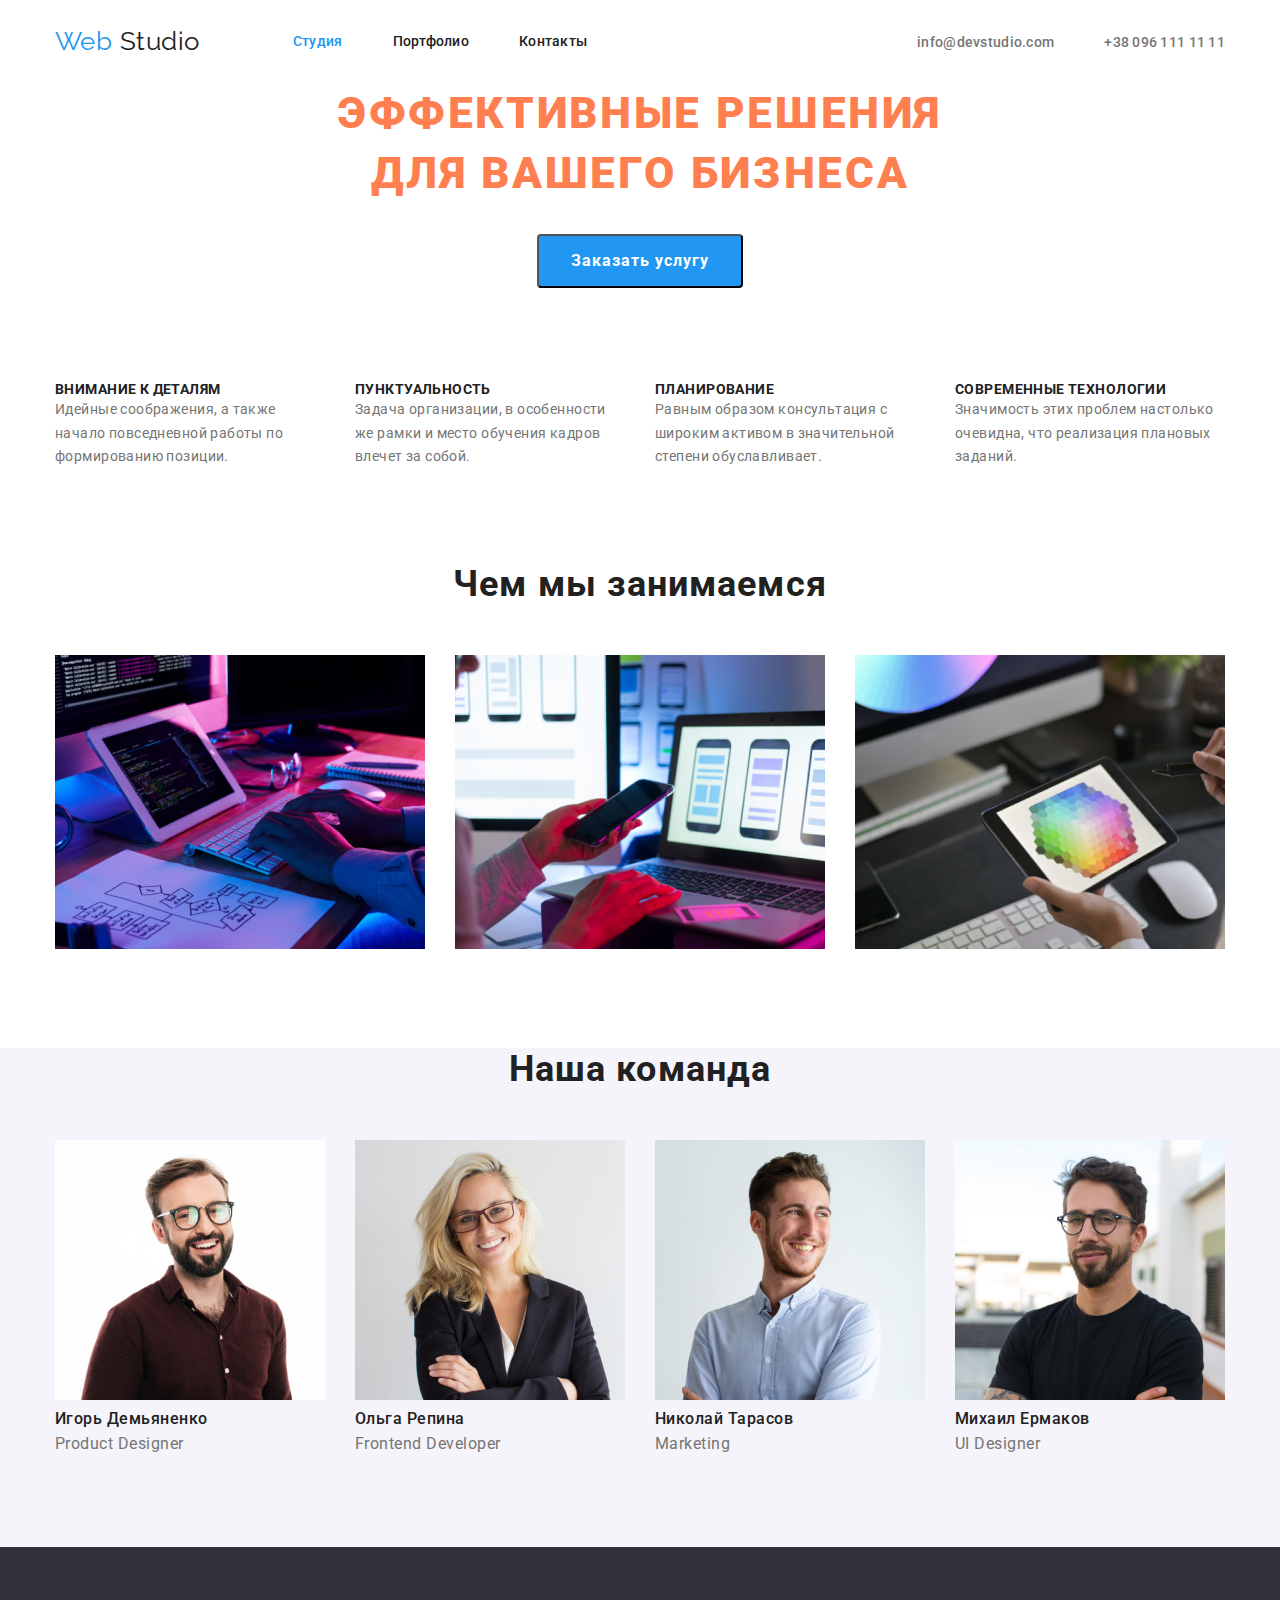
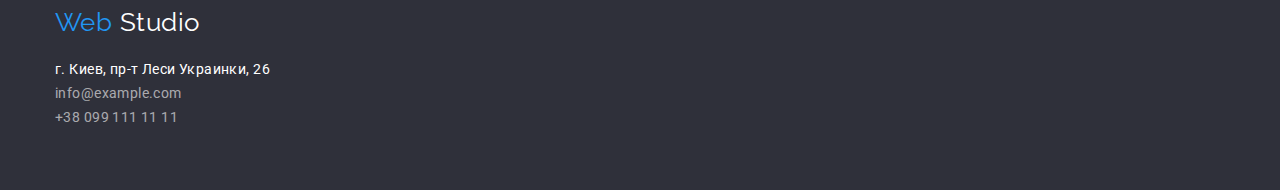
==== index.html @ b0baf5ef "f" ====
<!DOCTYPE html>
<html lang="ru">
  <head>
    <meta charset="UTF-8" />
    <meta name="viewport" content="width=device-width, initial-scale=1.0" />
    <title>Web Studio</title>
    <link
      href="https://fonts.googleapis.com/css2?family=Raleway:wght@700&family=Roboto:wght@400;500;700;900&display=swap"
      rel="stylesheet"
    />
    <link rel="stylesheet" href="./css/normalize.css" />
    <link rel="stylesheet" href="css/styles.css" />
  </head>
  <body class="page">
    <!-- Шапка -->
    <header>
      <div class="main-nav container">
        <nav class="nav-site">
          <a href="./index.html" class="logo link"
            >Web <span class="logo-up">Studio</span></a
          >
          <ul class="site-nav list">
            <li class="item">
              <a href="./index.html" class="site-nav-w link">Студия</a>
            </li>
            <li class="item">
              <a href="./portfolio.html" class="site-nav-bot link">Портфолио</a>
            </li>
            <li class="item">
              <a href="" class="site-nav-bot link">Контакты</a>
            </li>
          </ul>
        </nav>
        <div class="kontakt">
          <address>
            <ul class="kontakt list">
              <li class="item">
                <a href="mailto:info@devstudio.com" class="kontaсt-inf link"
                  >info@devstudio.com</a
                >
              </li>
              <li class="item">
                <a href="tel:+380961111111" class="kontaсt-inf link"
                  >+38 096 111 11 11</a
                >
              </li>
            </ul>
          </address>
        </div>
      </div>
    </header>
    <main>
      <!-- hero -->
      <section>
        <div class="hero container">
          <h1 class="hero-text">
            Эффективные решения <br />
            для вашего бизнеса
          </h1>

          <button type="button" class="button">Заказать услугу</button>
        </div>
      </section>
      <!-- Наши плюс -->
      <section class="eddition container">
        <h2 class="title visually-hidden">Наши переваги</h2>
        <ul class="pros list">
          <li class="item">
            <p class="pros-topic">Внимание к деталям</p>
            <p class="pros-explanation">
              Идейные соображения, а также начало повседневной работы по
              формированию позиции.
            </p>
          </li>
          <li class="item">
            <p class="pros-topic">Пунктуальность</p>
            <p class="pros-explanation">
              Задача организации, в особенности же рамки и место обучения кадров
              влечет за собой.
            </p>
          </li>
          <li class="item">
            <p class="pros-topic">Планирование</p>
            <p class="pros-explanation">
              Равным образом консультация с широким активом в значительной
              степени обуславливает.
            </p>
          </li>
          <li class="item">
            <p class="pros-topic">Современные технологии</p>
            <p class="pros-explanation">
              Значимость этих проблем настолько очевидна, что реализация
              плановых заданий.
            </p>
          </li>
        </ul>
      </section>
      <!-- Чем мы занимаемся -->
      <section class="ex-work container">
        <h2 class="examples-work title">Чем мы занимаемся</h2>
        <ul class="examples list">
          <li class="item">
            <img
              src="./image/work/work1.jpg"
              alt="Фото роботи з програмою"
              width="370"
              height="294"
            />
          </li>
          <li class="item">
            <img
              src="./image/work/work2.jpg"
              alt="Фото роботи з програмою"
              width="370"
              height="294"
            />
          </li>
          <li class="item">
            <img
              src="./image/work/work4.jpg"
              alt="Фото роботи з програмою"
              width="370"
              height="294"
            />
          </li>
        </ul>
      </section>
      <!-- Наша команда -->
      <section class="teambg">
        <div class="container">
          <h2 class="title">Наша команда</h2>
          <ul class="team list">
            <li class="item">
              <img
                src="./image/team/igor.jpg"
                alt="Фото Игорь Демьяненко"
                width="270"
                height="260"
              />
              <h3 class="team-name">Игорь Демьяненко</h3>
              <p lang="en" class="team-position">Product Designer</p>
            </li>
            <li class="item">
              <img
                src="./image/team/olga.jpg"
                alt="Фото Ольга Репина"
                width="270"
                height="260"
              />
              <h3 class="team-name">Ольга Репина</h3>
              <p lang="en" class="team-position">Frontend Developer</p>
            </li>
            <li class="item">
              <img
                src="./image/team/nikolya.jpg"
                alt="Фото Николай Тарасов"
                width="270"
                height="260"
              />
              <h3 class="team-name">Николай Тарасов</h3>
              <p lang="en" class="team-position">Marketing</p>
            </li>
            <li class="item">
              <img
                src="./image/team/miha.jpg"
                alt="Фото  Михаил Ермаков"
                width="270"
                height="260"
              />
              <h3 class="team-name">Михаил Ермаков</h3>
              <p lang="en" class="team-position">UI Designer</p>
            </li>
          </ul>
        </div>
      </section>
    </main>
    <!-- Подвал -->
    <footer>
      <section class="footer">
        <div class="container">
          <h2 class="title visually-hidden">Подвал</h2>
          <div>
            <div class="footer-logo">
              <a href="./index.html" class="logo link"
                >Web <span class="logo-d">Studio</span>
              </a>
            </div>
            <address>
              <ul class="address list">
                <li class="item">
                  <a
                    target="blank"
                    href="https://www.google.com.ua/maps/search/%D0%B3.+%D0%9A%D0%B8%D0%B5%D0%B2,+%D0%BF%D1%80-%D1%82+%D0%9B%D0%B5%D1%81%D0%B8+%D0%A3%D0%BA%D1%80%D0%B0%D0%B8%D0%BD%D0%BA%D0%B8,+26/@50.4728094,30.41841,12z/data=!3m1!4b1?hl=ru"
                    class="address-ul link"
                    >г. Киев, пр-т Леси Украинки, 26</a
                  >
                </li>
                <li class="item">
                  <a href="mailto:info@example.com" class="address-kont link"
                    >info@example.com</a
                  >
                </li>
                <li class="item">
                  <a href="tel:+38099111111" class="address-kont link"
                    >+38 099 111 11 11</a
                  >
                </li>
              </ul>
            </address>
          </div>
          <div></div>
        </div>
      </section>
    </footer>
  </body>
</html>
---- css/styles.css ----
:root {
  --primari-text-color: #757575;
  --title-text-color: #2196f3;
  --accent-color: #212121;
  --primary-beg-color: #ffffff;
  --primary-begf-color: #2f303a;
  --primary-begf-team: #f5f4fa;
  --font-famali: Roboto, sans-serif;
  --font-famali-logo: Raleway, sans-serif;
}
body {
  color: var(--accent-color);
  background-color: var(--primary-beg-color);
  font-family: var(--font-famali);
  letter-spacing: 0.03em;
}
* {
  box-sizing: border-box;
}
*,
*::before,
*::after {
  box-sizing: inherit;
  margin: 0;
  padding: 0;
  /* outline: 1px solid red; */
}
.link {
  text-decoration: none;
}
.list {
  list-style: none;
  padding: 0;
  margin: 0;
}
button {
  cursor: pointer;
}
.visually-hidden {
  position: absolute !important;
  clip: rect(1px 1px 1px 1px); /* IE6, IE7 */
  clip: rect(1px, 1px, 1px, 1px);
  padding: 0 !important;
  border: 0 !important;
  height: 1px !important;
  width: 1px !important;
  overflow: hidden;
}
.container {
  width: 1170px;
  padding-left: 15px;
  padding-right: 15px;
  margin: 0 auto;
  border: coral 15px;
}

/* ====header==== */
.main-nav {
  display: flex;
  align-items: center;
}
.nav-site {
  display: flex;
  align-items: center;
}
.logo {
  color: var(--title-text-color);
  font-family: var(--font-famali-logo);
  font-size: 26px;
  line-height: 1.19;
}
.logo-up {
  color: var(--accent-color);
}
.site-nav-bot {
  display: block;
  padding-top: 32px;
  padding-bottom: 32px;

  font-weight: 500;
  font-size: 14px;
  line-height: 1.42;
  letter-spacing: 0.02em;
  color: var(--accent-color);
}
.site-nav-bot:hover,
.site-nav-bot:focus {
  color: var(--title-text-color);
}
.kontaсt-inf {
  font-style: normal;
  font-weight: 500;
  font-size: 14px;
  line-height: 1.14;
  letter-spacing: 0.02em;
  color: var(--primari-text-color);
}
.kontakt .item {
  padding-top: 32px;
  padding-bottom: 32px;
}
.kontakt .item + .item {
  margin-left: 50px;
}
.kontakt {
  display: flex;
  margin-left: auto;
}
.site-nav-w {
  display: block;
  padding-top: 32px;
  padding-bottom: 32px;

  font-weight: 500;
  font-size: 14px;
  line-height: 1.42;
  letter-spacing: 0.02em;
  color: var(--title-text-color);
}
.kontaсt-inf:hover,
.kontaсt-inf:focus {
  color: var(--title-text-color);
}
.site-nav {
  display: flex;
  margin-left: 93px;
}
.site-nav .item:not(:last-child) {
  margin-right: 50px;
}

/* ====end header==== */
/* ====hero==== */
.hero {
  text-align: center;
  /* padding-top: 200px;
  padding-left: 452px; */
}
.hero-text {
  font-weight: 900;
  font-size: 44px;
  line-height: 1.36;
  text-align: center;
  letter-spacing: 0.06em;
  color: coral;
  text-transform: uppercase;
}
.button {
  margin-top: 30px;
  color: var(--primary-beg-color);
  background-color: var(--title-text-color);
  font-family: var(--font-famali);
  font-weight: 700;
  font-size: 16px;
  line-height: 1.88;
  align-items: center;
  text-align: center;
  letter-spacing: 0.06em;
  border-radius: 4px;
  padding: 10px 32px;
  display: inline-block;
}

/* ====end hero==== */
/* ====our pros==== */
.pros-topic {
  font-weight: 700;
  font-size: 14px;
  line-height: 1.14;
  letter-spacing: 0.03em;
  color: var(--accent-color);
  text-transform: uppercase;
}
.pros-explanation {
  font-size: 14px;
  line-height: 1.71;
  letter-spacing: 0.03em;
  color: var(--primari-text-color);
}
.pros {
  display: flex;
}

.pros .item {
  width: 270px;
  margin-right: 30px;
}
.pros .item:nth-child(4) {
  margin-right: 0;
}
.pros .item:nth-last-child(-n + 4) {
  margin-bottom: 0px;
}
.eddition {
  padding-top: 94px;
  padding-bottom: 94px;
}
/* ====end our pros==== */
/* ====examples of works==== */
.title {
  font-weight: 700;
  font-size: 36px;
  line-height: 42px;
  text-align: center;
  letter-spacing: 0.03em;
  color: var(--accent-color);
}

.examples {
  display: flex;
}
.examples .item {
  width: calc((100%-60) / 3);
  margin-right: 30px;
}
.examples .item:nth-child(3) {
  margin-right: 0;
}
.examples .item:nth-last-child(-n + 3) {
  margin-bottom: 0px;
}
.examples-work {
  padding-bottom: 50px;
}
.ex-work {
  margin-bottom: 94px;
}
/* ====end examples of works==== */
/* ====team==== */
.team-name {
  font-weight: 500;
  font-size: 16px;
  line-height: 1.88;
  letter-spacing: 0.03em;
  color: var(--accent-color);
}
.team-position {
  font-weight: 400;
  font-size: 16px;
  line-height: 1.19;
  letter-spacing: 0.03em;

  color: var(--primari-text-color);
}
.teambg {
  background-color: var(--primary-begf-team);
}
.team {
  display: flex;
}
.team .item {
  width: calc((100%-90) / 4);
  margin-right: 30px;
}
.team .item:nth-child(4) {
  margin-right: 0;
}
.team .item:nth-last-child(-n + 4) {
  margin-bottom: 0px;
}
.team {
  padding-top: 50px;
}
.teambg {
  padding-bottom: 94px;
}

/* ====end team==== */

/* ====foother==== */
.footer {
  background-color: var(--primary-begf-color);
  padding-bottom: 60px;
  padding-top: 60px;
}
.logo-d {
  color: var(--primary-beg-color);
}
.address-ul {
  font-style: normal;
  font-weight: 400;
  font-size: 14px;
  line-height: 1.71;
  letter-spacing: 0.03em;
  color: var(--primary-beg-color);
}
.address-kont {
  font-style: normal;
  font-weight: 400;
  font-size: 14px;
  line-height: 1.71;
  letter-spacing: 0.03em;
  color: rgba(255, 255, 255, 0.6);
}
.address-kont:hover,
.address-kont:focus {
  color: var(--title-text-color);
}
.address-ul:hover,
.address-ul:focus {
  color: var(--title-text-color);
}
.footer-logo {
  display: flex;
  margin-bottom: 20px;
}
.address .item {
  display: flex;
}
.address .item {
  margin-bottom: 9px;
}
.address .item:nth-last-child(-n + 3) {
  margin-bottom: 0px;
}

/* ====end foother==== */
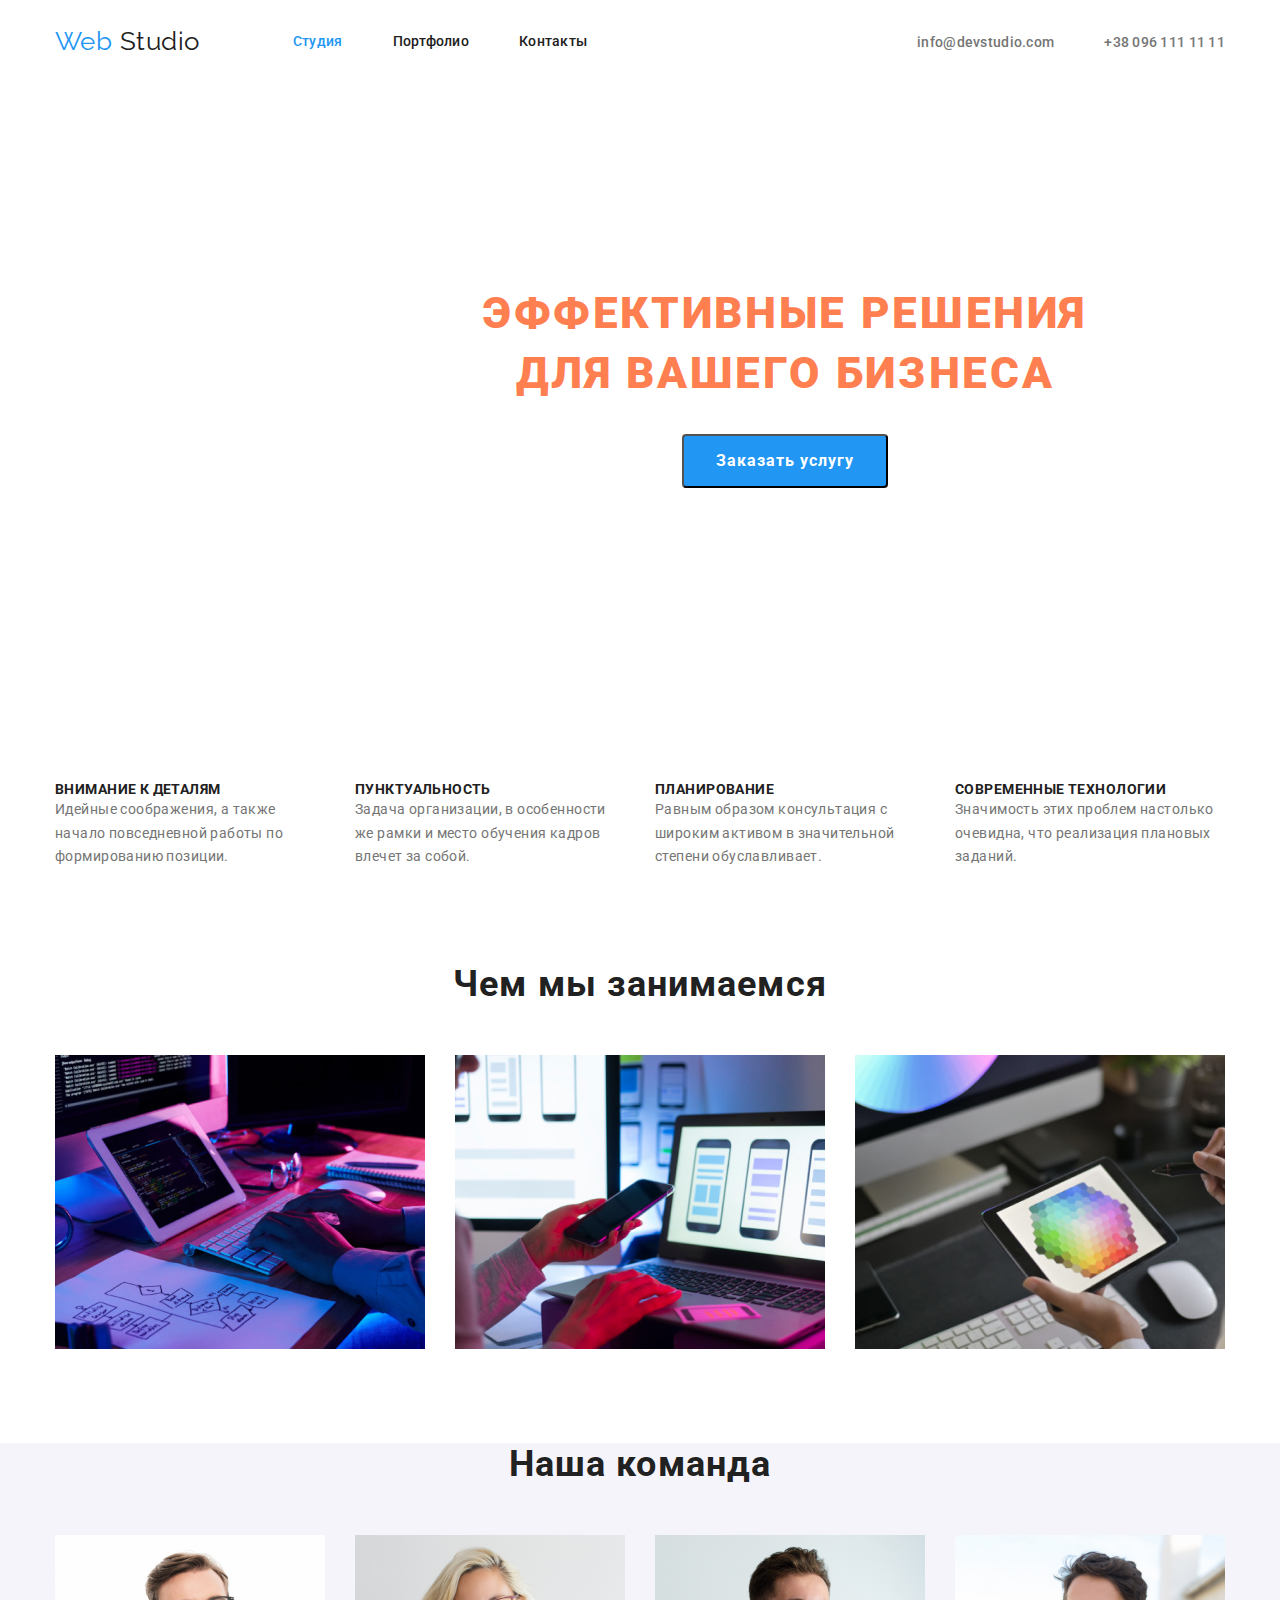
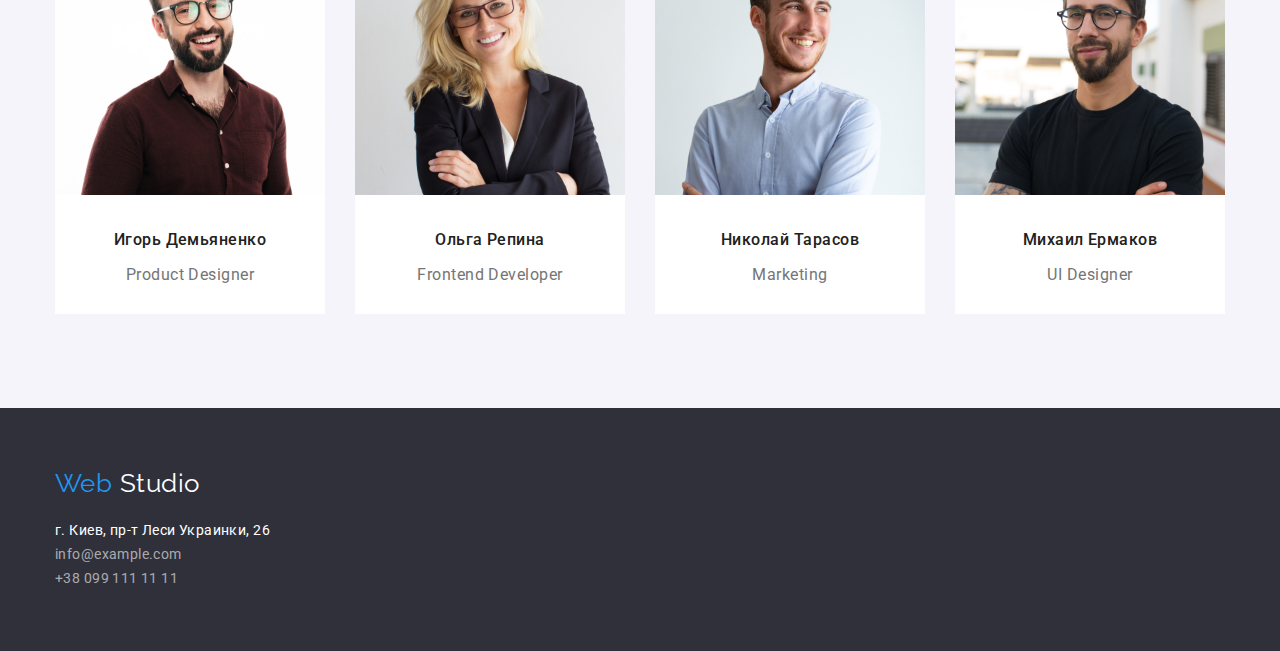
==== commit 877b2832: "finish" ====
--- a/index.html
+++ b/index.html
@@ -137,8 +137,10 @@
                 width="270"
                 height="260"
               />
-              <h3 class="team-name">Игорь Демьяненко</h3>
-              <p lang="en" class="team-position">Product Designer</p>
+              <div class="team-frame">
+                <h3 class="team-name">Игорь Демьяненко</h3>
+                <p lang="en" class="team-position">Product Designer</p>
+              </div>
             </li>
             <li class="item">
               <img
@@ -147,8 +149,10 @@
                 width="270"
                 height="260"
               />
-              <h3 class="team-name">Ольга Репина</h3>
-              <p lang="en" class="team-position">Frontend Developer</p>
+              <div class="team-frame">
+                <h3 class="team-name">Ольга Репина</h3>
+                <p lang="en" class="team-position">Frontend Developer</p>
+              </div>
             </li>
             <li class="item">
               <img
@@ -157,8 +161,10 @@
                 width="270"
                 height="260"
               />
-              <h3 class="team-name">Николай Тарасов</h3>
-              <p lang="en" class="team-position">Marketing</p>
+              <div class="team-frame">
+                <h3 class="team-name">Николай Тарасов</h3>
+                <p lang="en" class="team-position">Marketing</p>
+              </div>
             </li>
             <li class="item">
               <img
@@ -167,8 +173,10 @@
                 width="270"
                 height="260"
               />
-              <h3 class="team-name">Михаил Ермаков</h3>
-              <p lang="en" class="team-position">UI Designer</p>
+              <div class="team-frame">
+                <h3 class="team-name">Михаил Ермаков</h3>
+                <p lang="en" class="team-position">UI Designer</p>
+              </div>
             </li>
           </ul>
         </div>
--- a/css/styles.css
+++ b/css/styles.css
@@ -53,7 +53,9 @@
   margin: 0 auto;
   border: coral 15px;
 }
-
+img {
+  display: block;
+}
 /* ====header==== */
 .main-nav {
   display: flex;
@@ -133,8 +135,9 @@
 /* ====hero==== */
 .hero {
   text-align: center;
-  /* padding-top: 200px;
-  padding-left: 452px; */
+  /* margin-bottom: 200px;
+  padding-top: 200px; */
+  padding: 200px;
 }
 .hero-text {
   font-weight: 900;
@@ -144,9 +147,9 @@
   letter-spacing: 0.06em;
   color: coral;
   text-transform: uppercase;
+  margin-bottom: 30px;
 }
 .button {
-  margin-top: 30px;
   color: var(--primary-beg-color);
   background-color: var(--title-text-color);
   font-family: var(--font-famali);
@@ -195,6 +198,10 @@
   padding-top: 94px;
   padding-bottom: 94px;
 }
+/* .eddition {
+  padding: 0px;
+} */
+
 /* ====end our pros==== */
 /* ====examples of works==== */
 .title {
@@ -228,6 +235,8 @@
 /* ====end examples of works==== */
 /* ====team==== */
 .team-name {
+  padding-bottom: 10px;
+
   font-weight: 500;
   font-size: 16px;
   line-height: 1.88;
@@ -263,6 +272,12 @@
 }
 .teambg {
   padding-bottom: 94px;
+}
+.team-frame {
+  border: 0px 1px 1px 1px solid #eeeeee;
+  background-color: var(--primary-beg-color);
+  padding: 30px;
+  text-align: center;
 }
 
 /* ====end team==== */
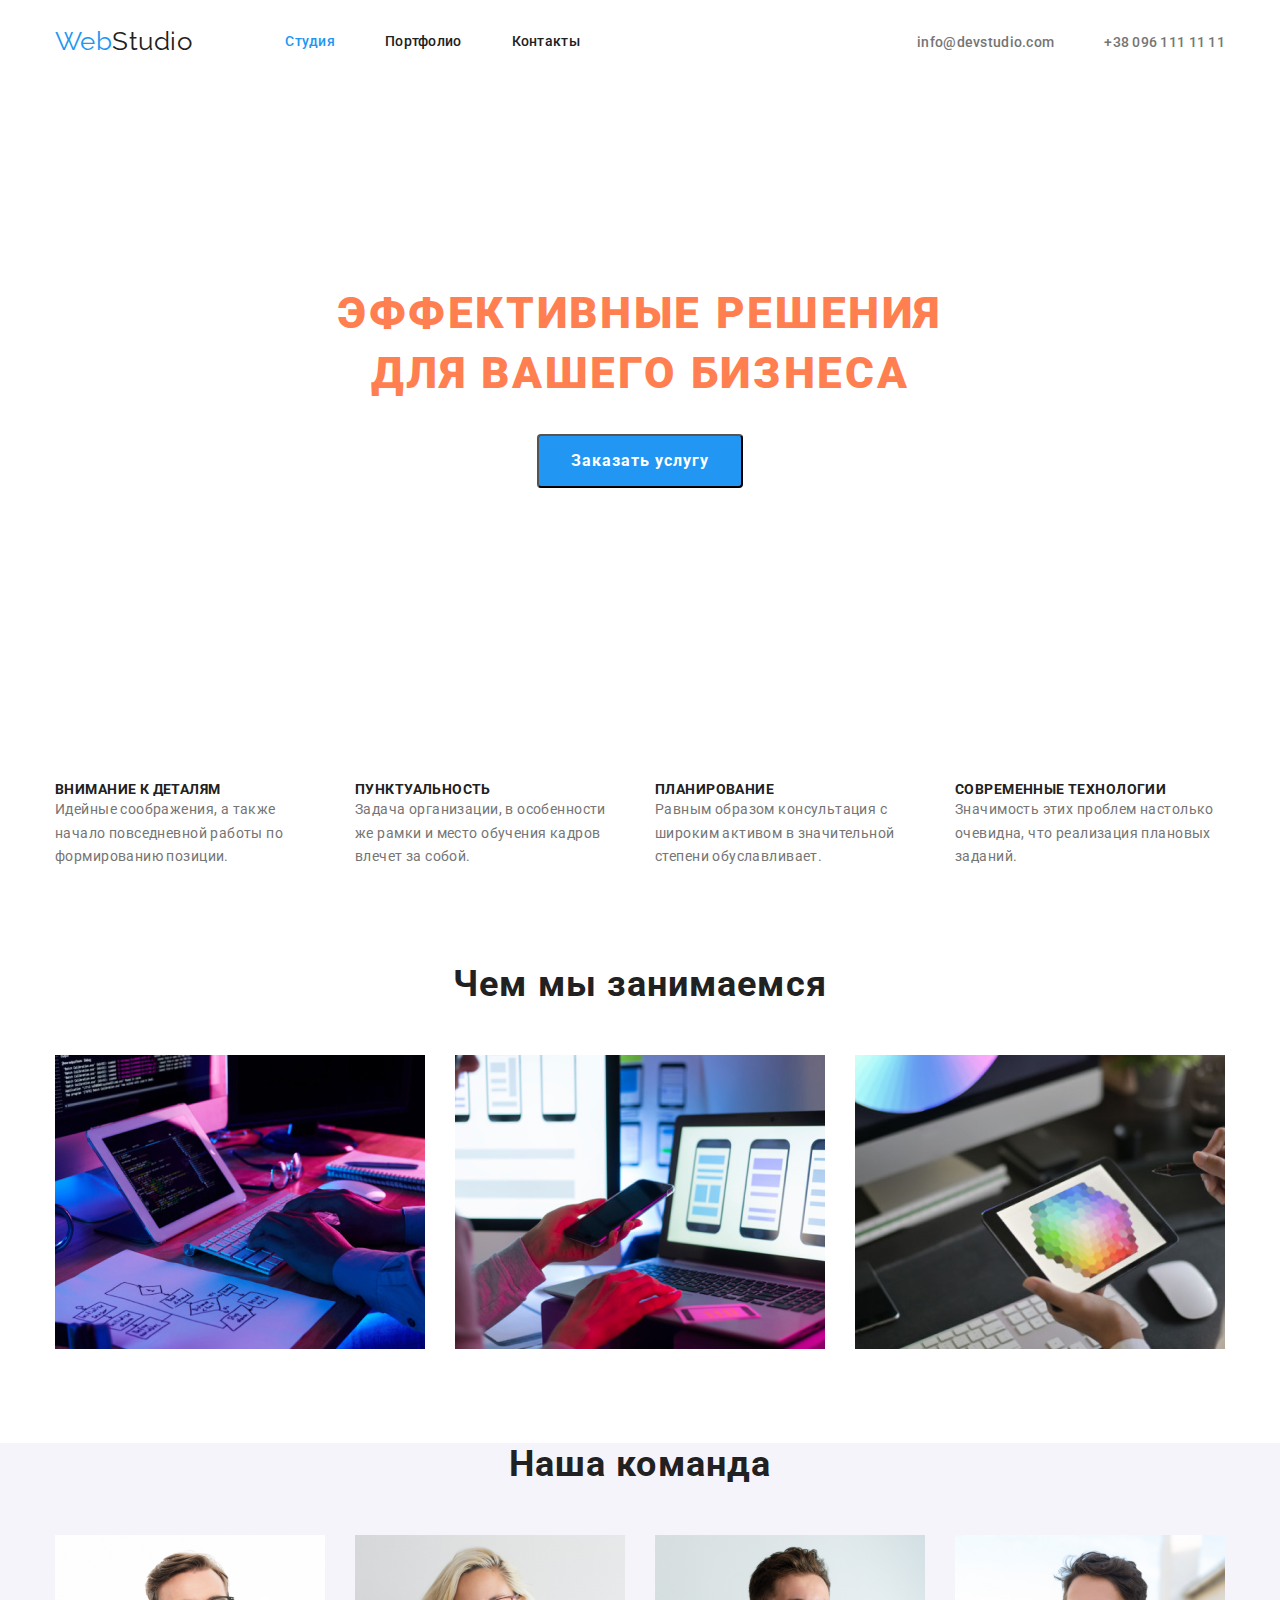
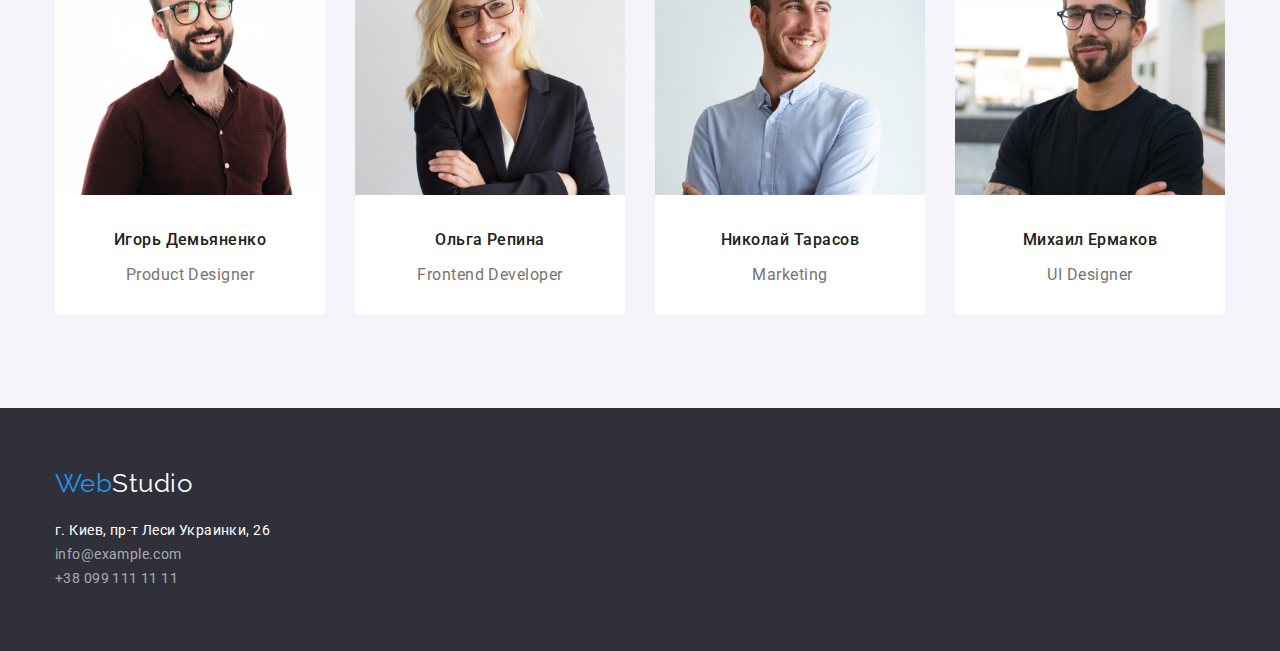
==== commit 7725c01e: "fin" ====
--- a/index.html
+++ b/index.html
@@ -17,7 +17,7 @@
       <div class="main-nav container">
         <nav class="nav-site">
           <a href="./index.html" class="logo link"
-            >Web <span class="logo-up">Studio</span></a
+            >Web<span class="logo-up">Studio</span></a
           >
           <ul class="site-nav list">
             <li class="item">
@@ -190,7 +190,7 @@
           <div>
             <div class="footer-logo">
               <a href="./index.html" class="logo link"
-                >Web <span class="logo-d">Studio</span>
+                >Web<span class="logo-d">Studio</span>
               </a>
             </div>
             <address>
--- a/css/styles.css
+++ b/css/styles.css
@@ -48,8 +48,8 @@
 }
 .container {
   width: 1170px;
-  padding-left: 15px;
-  padding-right: 15px;
+  padding-left: 30px;
+  padding-right: 30px;
   margin: 0 auto;
   border: coral 15px;
 }
@@ -137,7 +137,7 @@
   text-align: center;
   /* margin-bottom: 200px;
   padding-top: 200px; */
-  padding: 200px;
+  padding: 200px 0px;
 }
 .hero-text {
   font-weight: 900;
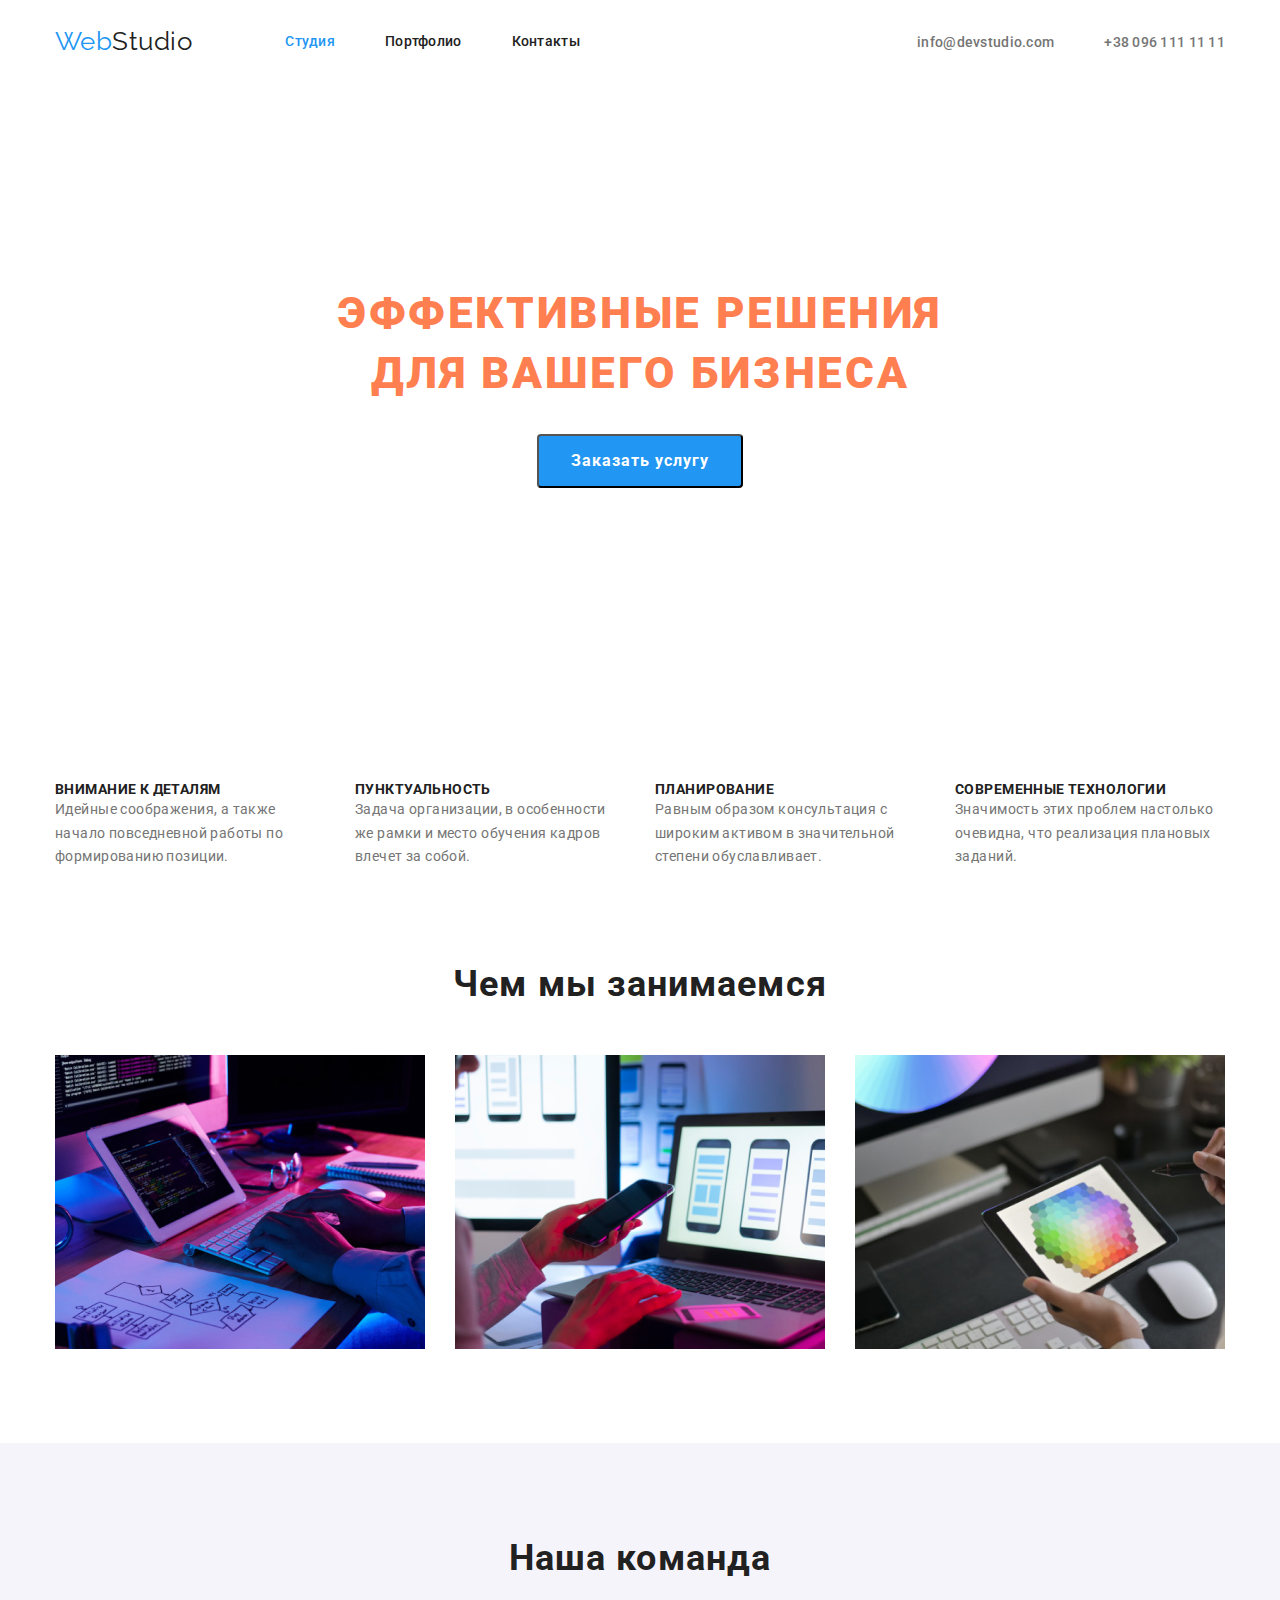
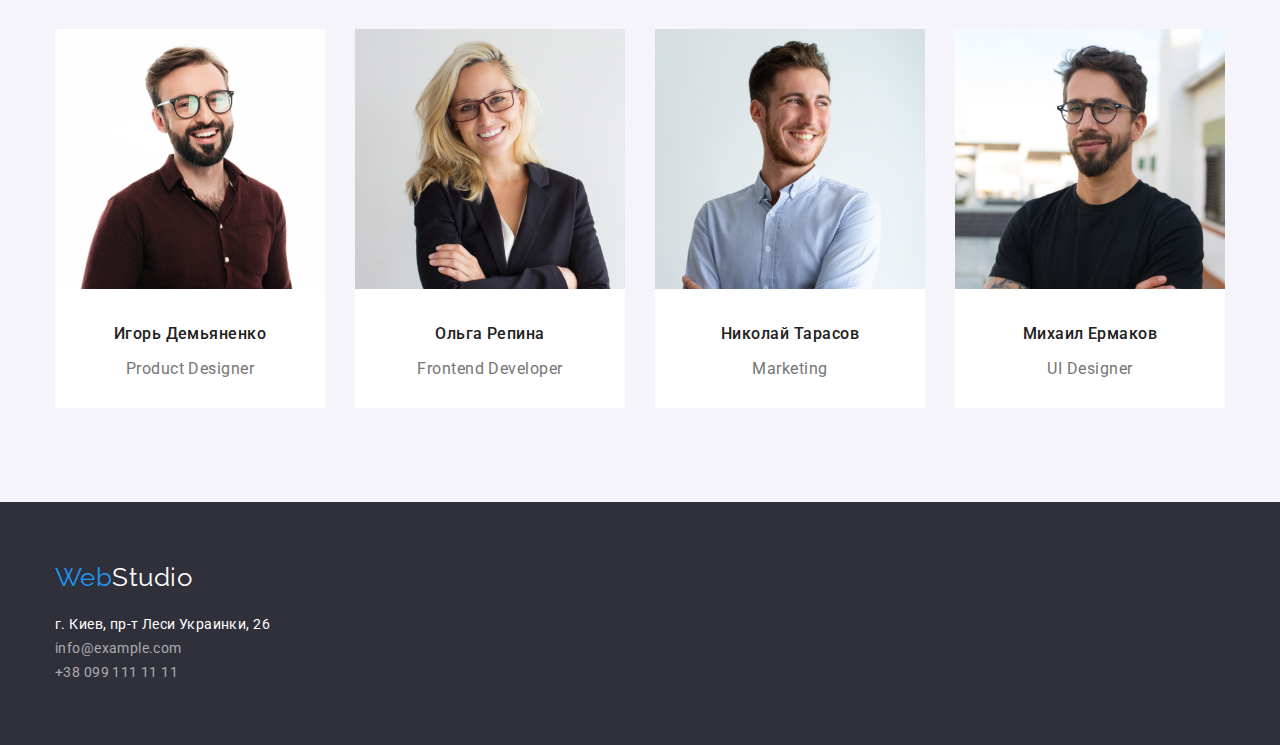
==== commit 38b3e6eb: "f" ====
--- a/index.html
+++ b/index.html
@@ -53,10 +53,7 @@
       <!-- hero -->
       <section>
         <div class="hero container">
-          <h1 class="hero-text">
-            Эффективные решения <br />
-            для вашего бизнеса
-          </h1>
+          <h1 class="hero-text">Эффективные решения для вашего бизнеса</h1>
 
           <button type="button" class="button">Заказать услугу</button>
         </div>
@@ -187,7 +184,7 @@
       <section class="footer">
         <div class="container">
           <h2 class="title visually-hidden">Подвал</h2>
-          <div>
+          <div class="footer-1">
             <div class="footer-logo">
               <a href="./index.html" class="logo link"
                 >Web<span class="logo-d">Studio</span>
--- a/css/styles.css
+++ b/css/styles.css
@@ -138,6 +138,7 @@
   /* margin-bottom: 200px;
   padding-top: 200px; */
   padding: 200px 0px;
+  width: 700px;
 }
 .hero-text {
   font-weight: 900;
@@ -253,6 +254,7 @@
 }
 .teambg {
   background-color: var(--primary-begf-team);
+  padding: 94px 0;
 }
 .team {
   display: flex;
@@ -328,5 +330,8 @@
 .address .item:nth-last-child(-n + 3) {
   margin-bottom: 0px;
 }
+.footer-1 {
+  width: 270px;
+}
 
 /* ====end foother==== */
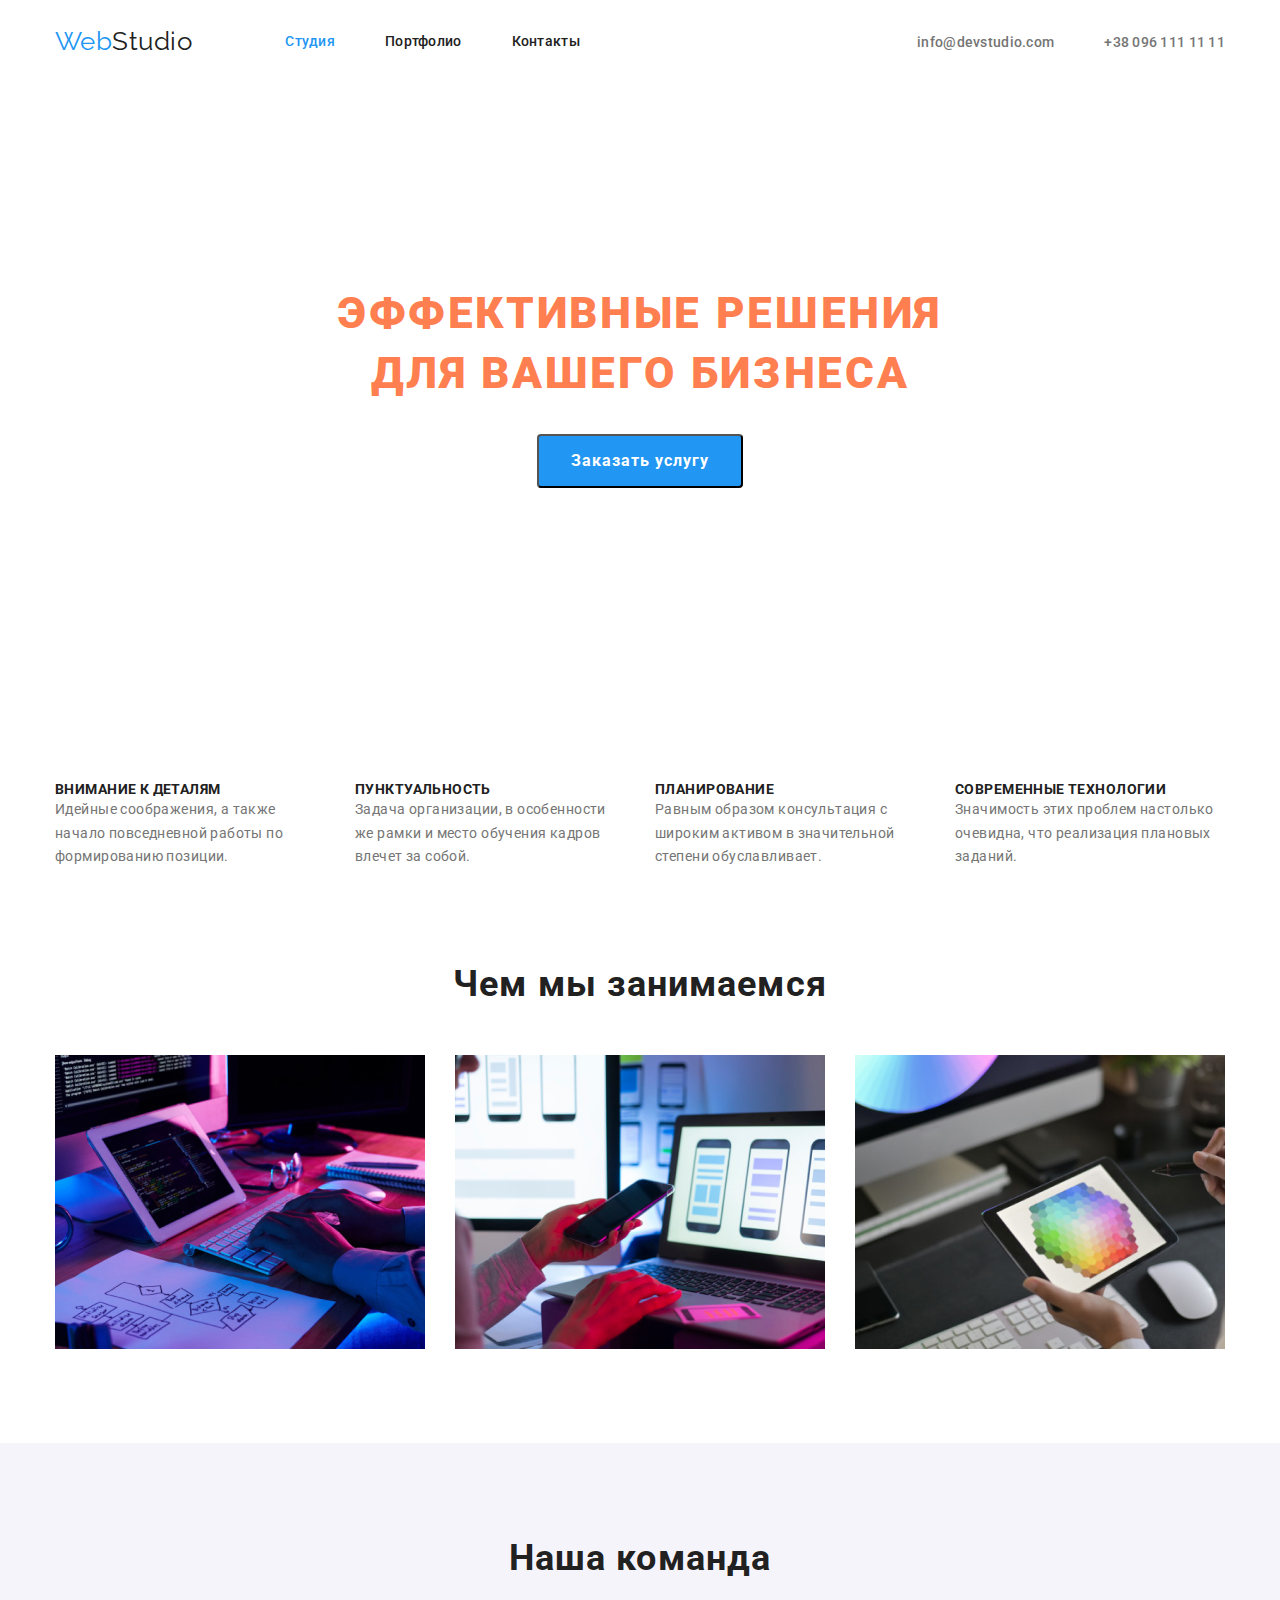
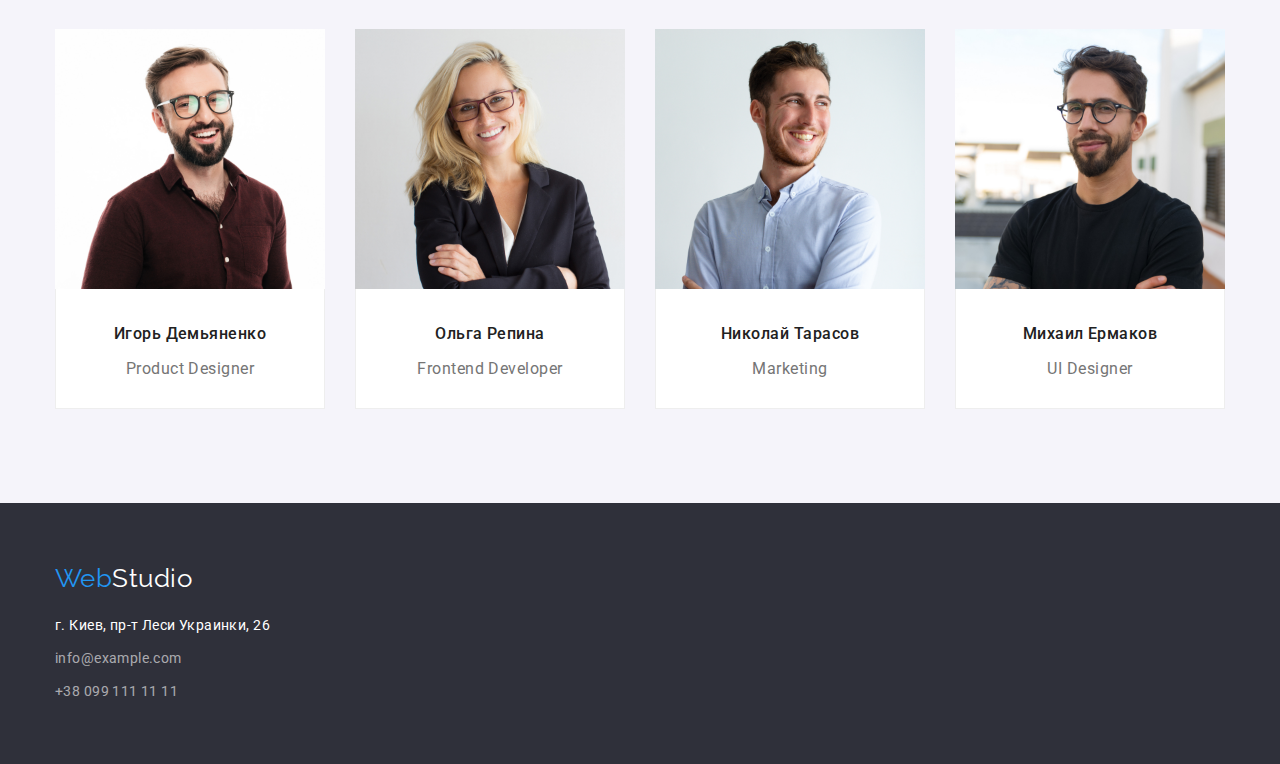
==== commit 263b46e6: "finish" ====
--- a/index.html
+++ b/index.html
@@ -180,42 +180,40 @@
       </section>
     </main>
     <!-- Подвал -->
-    <footer>
-      <section class="footer">
-        <div class="container">
-          <h2 class="title visually-hidden">Подвал</h2>
-          <div class="footer-1">
-            <div class="footer-logo">
-              <a href="./index.html" class="logo link"
-                >Web<span class="logo-d">Studio</span>
-              </a>
-            </div>
-            <address>
-              <ul class="address list">
-                <li class="item">
-                  <a
-                    target="blank"
-                    href="https://www.google.com.ua/maps/search/%D0%B3.+%D0%9A%D0%B8%D0%B5%D0%B2,+%D0%BF%D1%80-%D1%82+%D0%9B%D0%B5%D1%81%D0%B8+%D0%A3%D0%BA%D1%80%D0%B0%D0%B8%D0%BD%D0%BA%D0%B8,+26/@50.4728094,30.41841,12z/data=!3m1!4b1?hl=ru"
-                    class="address-ul link"
-                    >г. Киев, пр-т Леси Украинки, 26</a
-                  >
-                </li>
-                <li class="item">
-                  <a href="mailto:info@example.com" class="address-kont link"
-                    >info@example.com</a
-                  >
-                </li>
-                <li class="item">
-                  <a href="tel:+38099111111" class="address-kont link"
-                    >+38 099 111 11 11</a
-                  >
-                </li>
-              </ul>
-            </address>
+    <footer class="footer">
+      <div class="container">
+        <h2 class="title visually-hidden">Подвал</h2>
+        <div class="footer-1">
+          <div class="footer-logo">
+            <a href="./index.html" class="logo link"
+              >Web<span class="logo-d">Studio</span>
+            </a>
           </div>
-          <div></div>
-        </div>
-      </section>
+          <address>
+            <ul class="address list">
+              <li class="item">
+                <a
+                  target="blank"
+                  href="https://www.google.com.ua/maps/search/%D0%B3.+%D0%9A%D0%B8%D0%B5%D0%B2,+%D0%BF%D1%80-%D1%82+%D0%9B%D0%B5%D1%81%D0%B8+%D0%A3%D0%BA%D1%80%D0%B0%D0%B8%D0%BD%D0%BA%D0%B8,+26/@50.4728094,30.41841,12z/data=!3m1!4b1?hl=ru"
+                  class="address-ul link"
+                  >г. Киев, пр-т Леси Украинки, 26</a
+                >
+              </li>
+              <li class="item">
+                <a href="mailto:info@example.com" class="address-kont link"
+                  >info@example.com</a
+                >
+              </li>
+              <li class="item">
+                <a href="tel:+38099111111" class="address-kont link"
+                  >+38 099 111 11 11</a
+                >
+              </li>
+            </ul>
+          </address>
+        </div>
+        <div></div>
+      </div>
     </footer>
   </body>
 </html>
--- a/css/styles.css
+++ b/css/styles.css
@@ -14,7 +14,7 @@
   font-family: var(--font-famali);
   letter-spacing: 0.03em;
 }
-* {
+html {
   box-sizing: border-box;
 }
 *,
@@ -47,11 +47,10 @@
   overflow: hidden;
 }
 .container {
-  width: 1170px;
-  padding-left: 30px;
-  padding-right: 30px;
+  width: 1200px;
+  padding-left: 15px;
+  padding-right: 15px;
   margin: 0 auto;
-  border: coral 15px;
 }
 img {
   display: block;
@@ -218,7 +217,7 @@
   display: flex;
 }
 .examples .item {
-  width: calc((100%-60) / 3);
+  width: calc((100% - 60px) / 3);
   margin-right: 30px;
 }
 .examples .item:nth-child(3) {
@@ -260,7 +259,7 @@
   display: flex;
 }
 .team .item {
-  width: calc((100%-90) / 4);
+  width: calc((100% - 90px) / 4);
   margin-right: 30px;
 }
 .team .item:nth-child(4) {
@@ -276,7 +275,9 @@
   padding-bottom: 94px;
 }
 .team-frame {
-  border: 0px 1px 1px 1px solid #eeeeee;
+  border-right: 1px solid #eeeeee;
+  border-bottom: 1px solid #eeeeee;
+  border-left: 1px solid #eeeeee;
   background-color: var(--primary-beg-color);
   padding: 30px;
   text-align: center;
@@ -327,9 +328,10 @@
 .address .item {
   margin-bottom: 9px;
 }
-.address .item:nth-last-child(-n + 3) {
+.address .item:nth-last-child(-n + 1) {
   margin-bottom: 0px;
 }
+
 .footer-1 {
   width: 270px;
 }
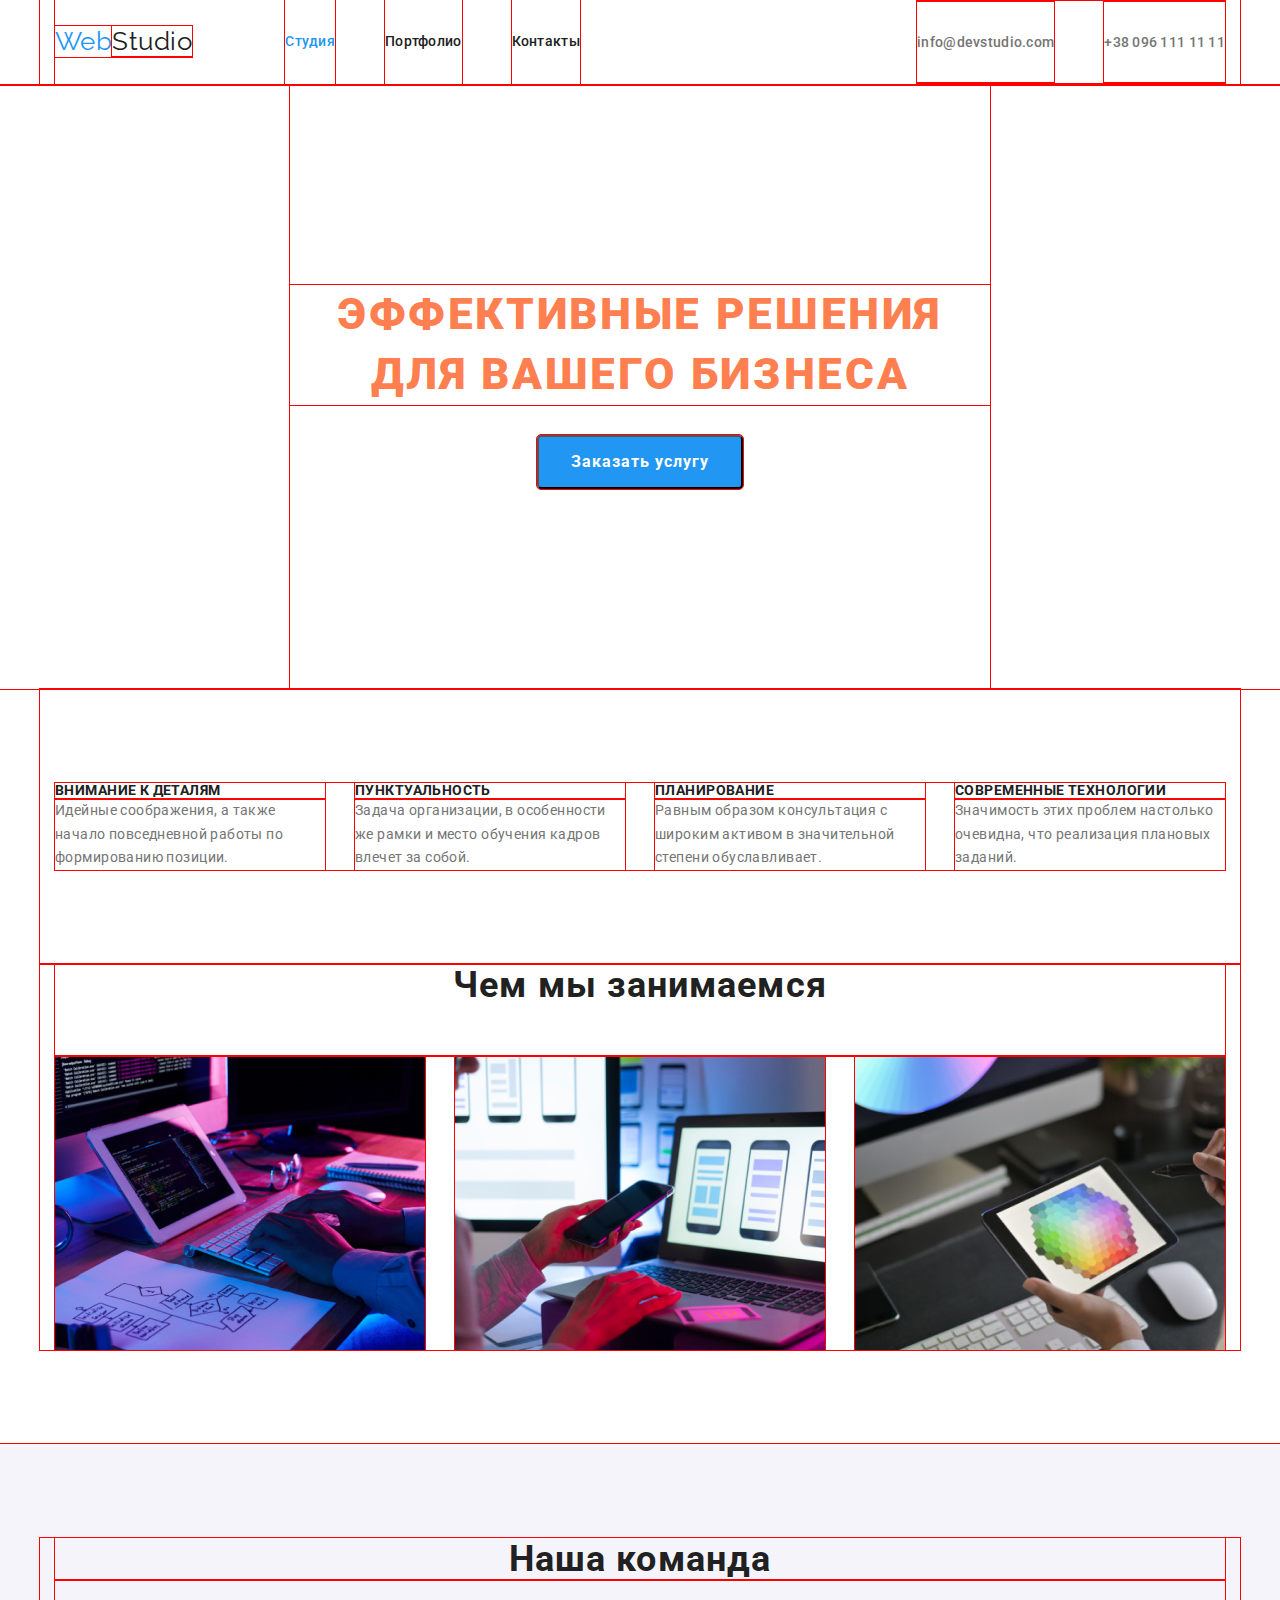
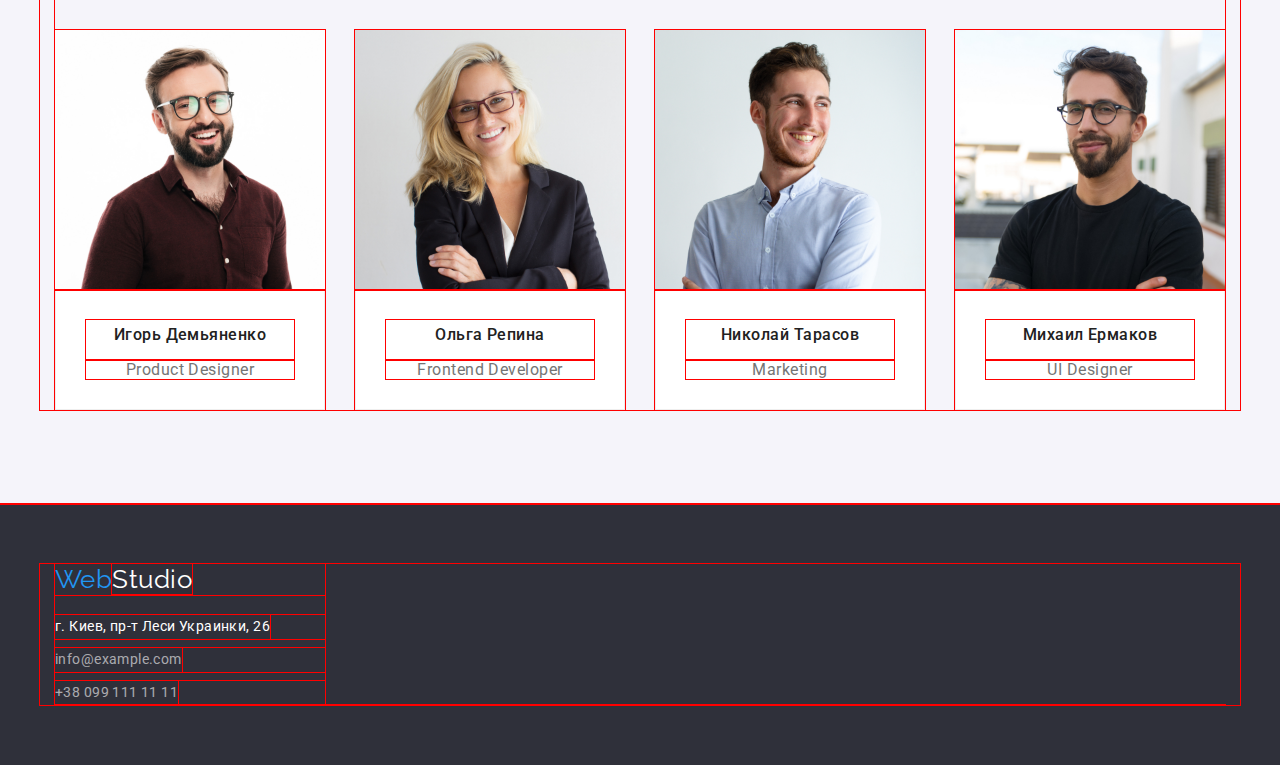
==== commit e5d601d0: "finish=)" ====
--- a/index.html
+++ b/index.html
@@ -13,7 +13,7 @@
   </head>
   <body class="page">
     <!-- Шапка -->
-    <header>
+    <header class="line">
       <div class="main-nav container">
         <nav class="nav-site">
           <a href="./index.html" class="logo link"
--- a/css/styles.css
+++ b/css/styles.css
@@ -23,7 +23,7 @@
   box-sizing: inherit;
   margin: 0;
   padding: 0;
-  /* outline: 1px solid red; */
+  outline: 1px solid red;
 }
 .link {
   text-decoration: none;
@@ -95,6 +95,8 @@
   line-height: 1.14;
   letter-spacing: 0.02em;
   color: var(--primari-text-color);
+  padding-top: 32px;
+  padding-bottom: 32px;
 }
 .kontakt .item {
   padding-top: 32px;
@@ -129,7 +131,9 @@
 .site-nav .item:not(:last-child) {
   margin-right: 50px;
 }
-
+.line {
+  border-bottom: 1px solid #eeeeee;
+}
 /* ====end header==== */
 /* ====hero==== */
 .hero {
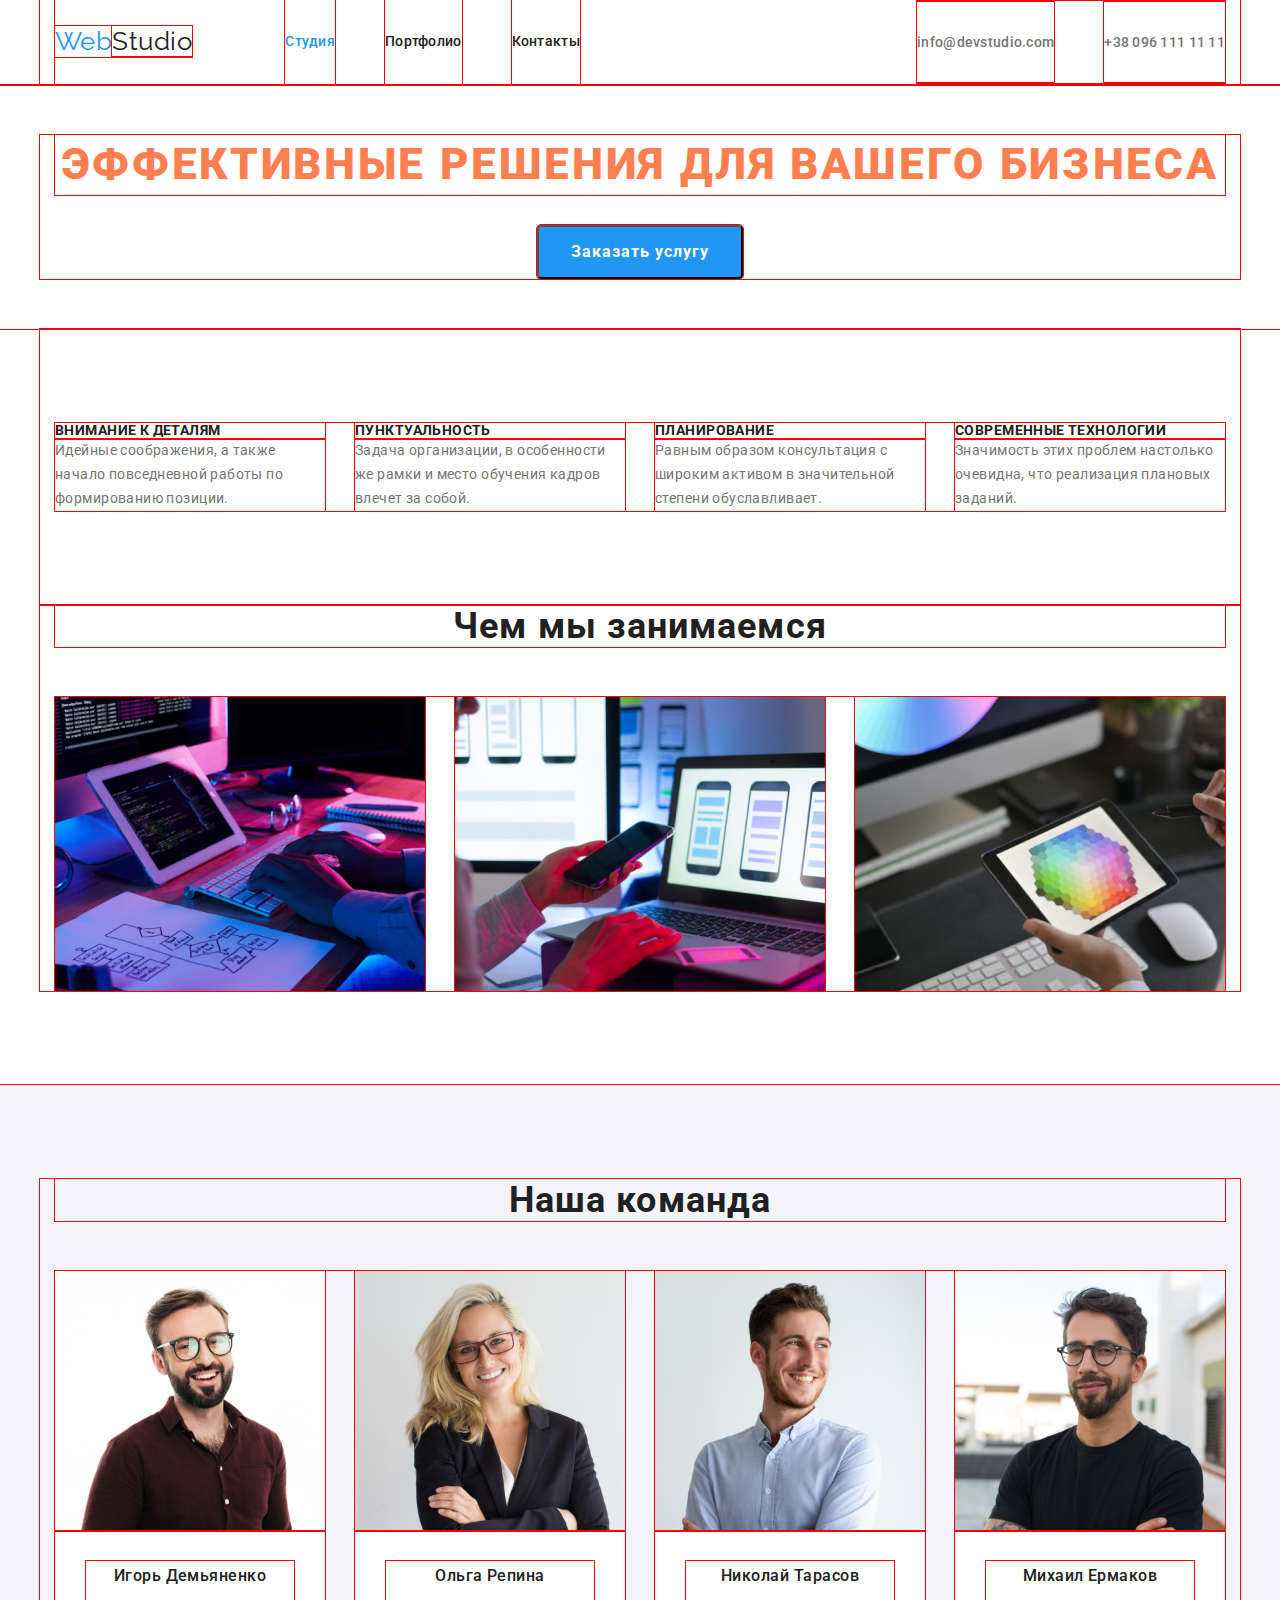
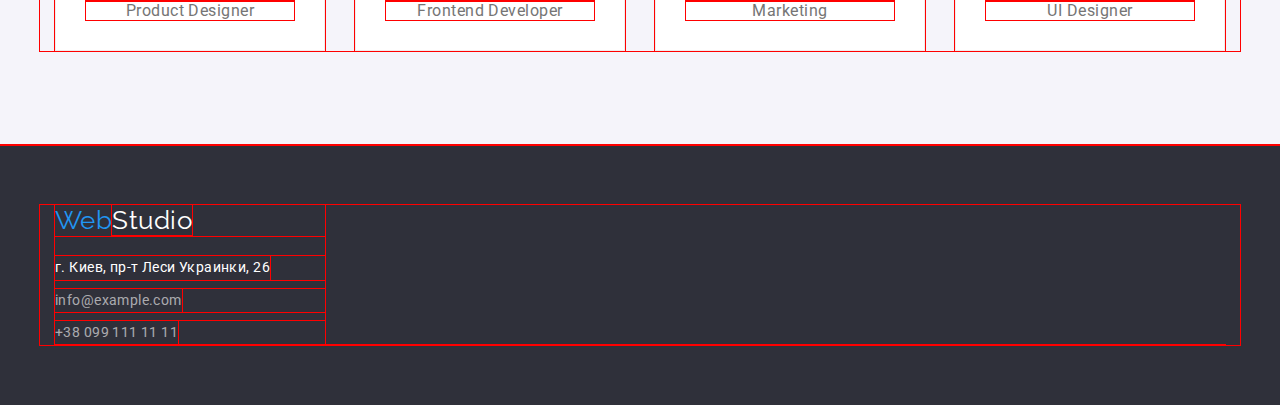
==== commit 71aaefa7: "правкі" ====
--- a/index.html
+++ b/index.html
@@ -51,7 +51,7 @@
     </header>
     <main>
       <!-- hero -->
-      <section>
+      <section class="f-hero">
         <div class="hero container">
           <h1 class="hero-text">Эффективные решения для вашего бизнеса</h1>
 
--- a/css/styles.css
+++ b/css/styles.css
@@ -55,6 +55,10 @@
 img {
   display: block;
 }
+.ex-work h2,
+.container h2 {
+  margin-bottom: 50px;
+}
 /* ====header==== */
 .main-nav {
   display: flex;
@@ -138,10 +142,13 @@
 /* ====hero==== */
 .hero {
   text-align: center;
-  /* margin-bottom: 200px;
-  padding-top: 200px; */
-  padding: 200px 0px;
-  width: 700px;
+  margin: auto;
+}
+.f-hero {
+  height: min-content 600px;
+  padding-top: 50px;
+  padding-bottom: 50px;
+  display: flex;
 }
 .hero-text {
   font-weight: 900;
@@ -230,9 +237,7 @@
 .examples .item:nth-last-child(-n + 3) {
   margin-bottom: 0px;
 }
-.examples-work {
-  padding-bottom: 50px;
-}
+
 .ex-work {
   margin-bottom: 94px;
 }
@@ -272,9 +277,7 @@
 .team .item:nth-last-child(-n + 4) {
   margin-bottom: 0px;
 }
-.team {
-  padding-top: 50px;
-}
+
 .teambg {
   padding-bottom: 94px;
 }
